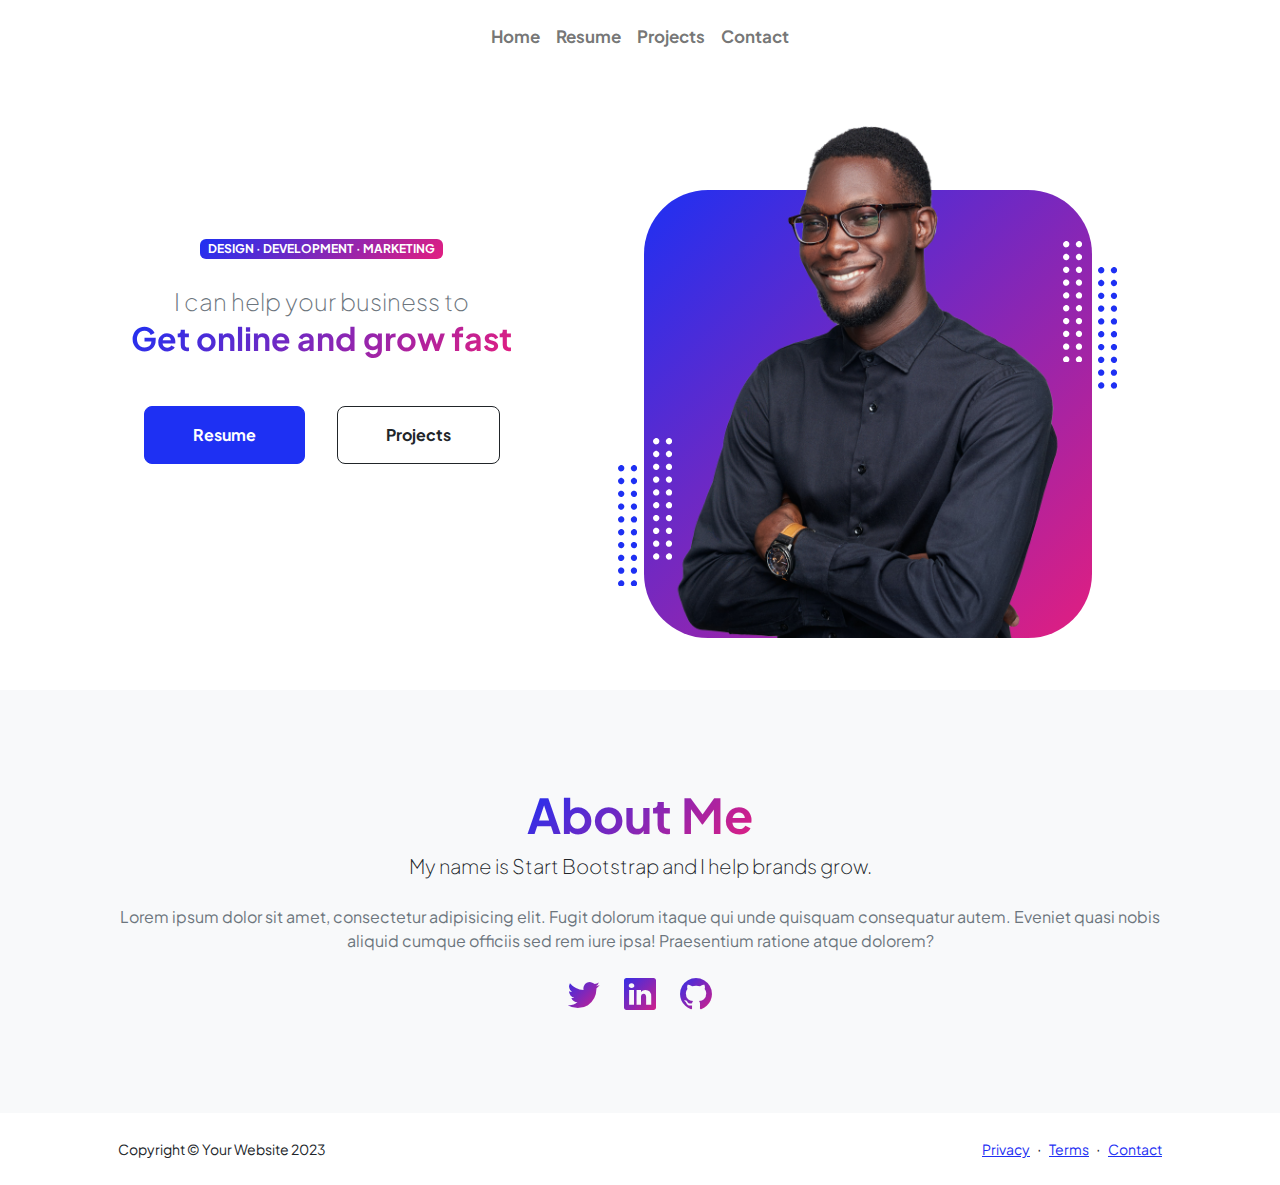
==== index.html @ d0aad207 "first commit" ====
<!DOCTYPE html>
<html lang="en">
<head>
    <meta charset="utf-8"/>
    <meta name="viewport" content="width=device-width, initial-scale=1, shrink-to-fit=no"/>
    <meta name="description" content=""/>
    <meta name="author" content=""/>
    <title>Personal - Start Bootstrap Theme</title>
    <!-- Favicon-->
    <link rel="icon" type="image/x-icon" href="assets/favicon.ico"/>
    <!-- Custom Google font-->
    <link rel="preconnect" href="https://fonts.googleapis.com"/>
    <link rel="preconnect" href="https://fonts.gstatic.com" crossorigin/>
    <link href="https://fonts.googleapis.com/css2?family=Plus+Jakarta+Sans:wght@100;200;300;400;500;600;700;800;900&amp;display=swap"
          rel="stylesheet"/>
    <!-- Bootstrap icons-->
    <link href="https://cdn.jsdelivr.net/npm/bootstrap-icons@1.8.1/font/bootstrap-icons.css" rel="stylesheet"/>
    <!-- Core theme CSS (includes Bootstrap)-->
    <link href="css/styles.css" rel="stylesheet"/>
</head>
<body class="d-flex flex-column h-100">
<main class="flex-shrink-0">
    <!-- Navigation-->
    <nav class="navbar navbar-expand-lg navbar-light bg-white py-3">
        <div class="container px-5">
            <div class="collapse navbar-collapse" id="navbarSupportedContent">
                <ul class="navbar-nav ms-auto mb-2 mb-lg-0 small fw-bolder text-center m-auto">
                    <li class="nav-item"><a class="nav-link" href="index.html">Home</a></li>
                    <li class="nav-item"><a class="nav-link" href="resume.html">Resume</a></li>
                    <li class="nav-item"><a class="nav-link" href="projects.html">Projects</a></li>
                    <li class="nav-item"><a class="nav-link" href="contact.html">Contact</a></li>
                </ul>
            </div>
        </div>
    </nav>
    <!-- Header-->
    <header class="py-1">
        <div class="container px-5 pb-5">
            <div class="row gx-5 align-items-center">
                <div class="col-lg-5">
                    <!-- Header text content-->
                    <div class="text-center text-xxl-start">
                        <div class="badge bg-gradient-primary-to-secondary text-white mb-4">
                            <div class="text-uppercase">Design &middot; Development &middot; Marketing</div>
                        </div>
                        <div class="fs-4 fw-light text-muted">I can help your business to</div>
                        <h1 class="display-3 fw-bolder mb-5 fs-2"><span class="text-gradient d-inline">Get online and grow
                                    fast</span></h1>
                        <div class="d-grid gap-3 d-sm-flex justify-content-sm-center justify-content-xxl-start mb-3">
                            <a class="btn btn-primary btn-lg px-5 py-3 me-sm-3 fs-6 fw-bolder" href="resume.html">Resume</a>
                            <a class="btn btn-outline-dark btn-lg px-5 py-3 fs-6 fw-bolder" href="projects.html">Projects</a>
                        </div>
                    </div>
                </div>
                <div class="col-lg-7">
                    <!-- Header profile picture-->
                    <div class="d-flex justify-content-center mt-5 mt-xxl-0">
                        <div class="profile bg-gradient-primary-to-secondary">
                            <!-- TIP: For best results, use a photo with a transparent background like the demo example below-->
                            <!-- Watch a tutorial on how to do this on YouTube (link)-->
                            <img class="profile-img" src="assets/profile.png" alt="..."/>
                            <div class="dots-1">
                                <!-- SVG Dots-->
                                <svg version="1.1" xmlns="http://www.w3.org/2000/svg" x="0px"
                                     y="0px" viewBox="0 0 191.6 1215.4" style="enable-background: new 0 0 191.6 1215.4"
                                     xml:space="preserve">
                                            <g transform="translate(0.000000,1280.000000) scale(0.100000,-0.100000)">
                                                <path d="M227.7,12788.6c-105-35-200-141-222-248c-43-206,163-412,369-369c155,32,275,190,260,339c-11,105-90,213-190,262        C383.7,12801.6,289.7,12808.6,227.7,12788.6z"></path>
                                                <path d="M1507.7,12788.6c-151-50-253-216-222-362c25-119,136-230,254-255c194-41,395,142,375,339c-11,105-90,213-190,262        C1663.7,12801.6,1569.7,12808.6,1507.7,12788.6z"></path>
                                                <path d="M227.7,11508.6c-105-35-200-141-222-248c-43-206,163-412,369-369c155,32,275,190,260,339c-11,105-90,213-190,262        C383.7,11521.6,289.7,11528.6,227.7,11508.6z"></path>
                                                <path d="M1507.7,11508.6c-151-50-253-216-222-362c25-119,136-230,254-255c194-41,395,142,375,339c-11,105-90,213-190,262        C1663.7,11521.6,1569.7,11528.6,1507.7,11508.6z"></path>
                                                <path d="M227.7,10228.6c-105-35-200-141-222-248c-43-206,163-412,369-369c155,32,275,190,260,339c-11,105-90,213-190,262        C383.7,10241.6,289.7,10248.6,227.7,10228.6z"></path>
                                                <path d="M1507.7,10228.6c-105-35-200-141-222-248c-43-206,163-412,369-369c155,32,275,190,260,339c-11,105-90,213-190,262        C1663.7,10241.6,1569.7,10248.6,1507.7,10228.6z"></path>
                                                <path d="M227.7,8948.6c-105-35-200-141-222-248c-43-206,163-412,369-369c155,32,275,190,260,339c-11,105-90,213-190,262        C383.7,8961.6,289.7,8968.6,227.7,8948.6z"></path>
                                                <path d="M1507.7,8948.6c-105-35-200-141-222-248c-43-206,163-412,369-369c155,32,275,190,260,339c-11,105-90,213-190,262        C1663.7,8961.6,1569.7,8968.6,1507.7,8948.6z"></path>
                                                <path d="M227.7,7668.6c-105-35-200-141-222-248c-43-206,163-412,369-369c155,32,275,190,260,339c-11,105-90,213-190,262        C383.7,7681.6,289.7,7688.6,227.7,7668.6z"></path>
                                                <path d="M1507.7,7668.6c-105-35-200-141-222-248c-43-206,163-412,369-369c155,32,275,190,260,339c-11,105-90,213-190,262        C1663.7,7681.6,1569.7,7688.6,1507.7,7668.6z"></path>
                                                <path d="M227.7,6388.6c-105-35-200-141-222-248c-43-206,163-412,369-369c155,32,275,190,260,339c-11,105-90,213-190,262        C383.7,6401.6,289.7,6408.6,227.7,6388.6z"></path>
                                                <path d="M1507.7,6388.6c-105-35-200-141-222-248c-43-206,163-412,369-369c155,32,275,190,260,339c-11,105-90,213-190,262        C1663.7,6401.6,1569.7,6408.6,1507.7,6388.6z"></path>
                                                <path d="M227.7,5108.6c-105-35-200-141-222-248c-43-206,163-412,369-369c155,32,275,190,260,339c-11,105-90,213-190,262        C383.7,5121.6,289.7,5128.6,227.7,5108.6z"></path>
                                                <path d="M1507.7,5108.6c-105-35-200-141-222-248c-43-206,163-412,369-369c155,32,275,190,260,339c-11,105-90,213-190,262        C1663.7,5121.6,1569.7,5128.6,1507.7,5108.6z"></path>
                                                <path d="M227.7,3828.6c-105-35-200-141-222-248c-43-206,163-412,369-369c155,32,275,190,260,339c-11,105-90,213-190,262        C383.7,3841.6,289.7,3848.6,227.7,3828.6z"></path>
                                                <path d="M1507.7,3828.6c-105-35-200-141-222-248c-43-206,163-412,369-369c155,32,275,190,260,339c-11,105-90,213-190,262        C1663.7,3841.6,1569.7,3848.6,1507.7,3828.6z"></path>
                                                <path d="M227.7,2548.6c-105-35-200-141-222-248c-43-206,163-412,369-369c155,32,275,190,260,339c-11,105-90,213-190,262        C383.7,2561.6,289.7,2568.6,227.7,2548.6z"></path>
                                                <path d="M1507.7,2548.6c-105-35-200-141-222-248c-43-206,163-412,369-369c155,32,275,190,260,339c-11,105-90,213-190,262        C1663.7,2561.6,1569.7,2568.6,1507.7,2548.6z"></path>
                                                <path d="M227.7,1268.6c-105-35-200-141-222-248c-43-206,163-412,369-369c155,32,275,190,260,339c-11,105-90,213-190,262        C383.7,1281.6,289.7,1288.6,227.7,1268.6z"></path>
                                                <path d="M1507.7,1268.6c-105-35-200-141-222-248c-43-206,163-412,369-369c155,32,275,190,260,339c-11,105-90,213-190,262        C1663.7,1281.6,1569.7,1288.6,1507.7,1268.6z"></path>
                                            </g>
                                        </svg>
                                <!-- END of SVG dots-->
                            </div>
                            <div class="dots-2">
                                <!-- SVG Dots-->
                                <svg version="1.1" xmlns="http://www.w3.org/2000/svg" x="0px"
                                     y="0px" viewBox="0 0 191.6 1215.4" style="enable-background: new 0 0 191.6 1215.4"
                                     xml:space="preserve">
                                            <g transform="translate(0.000000,1280.000000) scale(0.100000,-0.100000)">
                                                <path d="M227.7,12788.6c-105-35-200-141-222-248c-43-206,163-412,369-369c155,32,275,190,260,339c-11,105-90,213-190,262        C383.7,12801.6,289.7,12808.6,227.7,12788.6z"></path>
                                                <path d="M1507.7,12788.6c-151-50-253-216-222-362c25-119,136-230,254-255c194-41,395,142,375,339c-11,105-90,213-190,262        C1663.7,12801.6,1569.7,12808.6,1507.7,12788.6z"></path>
                                                <path d="M227.7,11508.6c-105-35-200-141-222-248c-43-206,163-412,369-369c155,32,275,190,260,339c-11,105-90,213-190,262        C383.7,11521.6,289.7,11528.6,227.7,11508.6z"></path>
                                                <path d="M1507.7,11508.6c-151-50-253-216-222-362c25-119,136-230,254-255c194-41,395,142,375,339c-11,105-90,213-190,262        C1663.7,11521.6,1569.7,11528.6,1507.7,11508.6z"></path>
                                                <path d="M227.7,10228.6c-105-35-200-141-222-248c-43-206,163-412,369-369c155,32,275,190,260,339c-11,105-90,213-190,262        C383.7,10241.6,289.7,10248.6,227.7,10228.6z"></path>
                                                <path d="M1507.7,10228.6c-105-35-200-141-222-248c-43-206,163-412,369-369c155,32,275,190,260,339c-11,105-90,213-190,262        C1663.7,10241.6,1569.7,10248.6,1507.7,10228.6z"></path>
                                                <path d="M227.7,8948.6c-105-35-200-141-222-248c-43-206,163-412,369-369c155,32,275,190,260,339c-11,105-90,213-190,262        C383.7,8961.6,289.7,8968.6,227.7,8948.6z"></path>
                                                <path d="M1507.7,8948.6c-105-35-200-141-222-248c-43-206,163-412,369-369c155,32,275,190,260,339c-11,105-90,213-190,262        C1663.7,8961.6,1569.7,8968.6,1507.7,8948.6z"></path>
                                                <path d="M227.7,7668.6c-105-35-200-141-222-248c-43-206,163-412,369-369c155,32,275,190,260,339c-11,105-90,213-190,262        C383.7,7681.6,289.7,7688.6,227.7,7668.6z"></path>
                                                <path d="M1507.7,7668.6c-105-35-200-141-222-248c-43-206,163-412,369-369c155,32,275,190,260,339c-11,105-90,213-190,262        C1663.7,7681.6,1569.7,7688.6,1507.7,7668.6z"></path>
                                                <path d="M227.7,6388.6c-105-35-200-141-222-248c-43-206,163-412,369-369c155,32,275,190,260,339c-11,105-90,213-190,262        C383.7,6401.6,289.7,6408.6,227.7,6388.6z"></path>
                                                <path d="M1507.7,6388.6c-105-35-200-141-222-248c-43-206,163-412,369-369c155,32,275,190,260,339c-11,105-90,213-190,262        C1663.7,6401.6,1569.7,6408.6,1507.7,6388.6z"></path>
                                                <path d="M227.7,5108.6c-105-35-200-141-222-248c-43-206,163-412,369-369c155,32,275,190,260,339c-11,105-90,213-190,262        C383.7,5121.6,289.7,5128.6,227.7,5108.6z"></path>
                                                <path d="M1507.7,5108.6c-105-35-200-141-222-248c-43-206,163-412,369-369c155,32,275,190,260,339c-11,105-90,213-190,262        C1663.7,5121.6,1569.7,5128.6,1507.7,5108.6z"></path>
                                                <path d="M227.7,3828.6c-105-35-200-141-222-248c-43-206,163-412,369-369c155,32,275,190,260,339c-11,105-90,213-190,262        C383.7,3841.6,289.7,3848.6,227.7,3828.6z"></path>
                                                <path d="M1507.7,3828.6c-105-35-200-141-222-248c-43-206,163-412,369-369c155,32,275,190,260,339c-11,105-90,213-190,262        C1663.7,3841.6,1569.7,3848.6,1507.7,3828.6z"></path>
                                                <path d="M227.7,2548.6c-105-35-200-141-222-248c-43-206,163-412,369-369c155,32,275,190,260,339c-11,105-90,213-190,262        C383.7,2561.6,289.7,2568.6,227.7,2548.6z"></path>
                                                <path d="M1507.7,2548.6c-105-35-200-141-222-248c-43-206,163-412,369-369c155,32,275,190,260,339c-11,105-90,213-190,262        C1663.7,2561.6,1569.7,2568.6,1507.7,2548.6z"></path>
                                                <path d="M227.7,1268.6c-105-35-200-141-222-248c-43-206,163-412,369-369c155,32,275,190,260,339c-11,105-90,213-190,262        C383.7,1281.6,289.7,1288.6,227.7,1268.6z"></path>
                                                <path d="M1507.7,1268.6c-105-35-200-141-222-248c-43-206,163-412,369-369c155,32,275,190,260,339c-11,105-90,213-190,262        C1663.7,1281.6,1569.7,1288.6,1507.7,1268.6z"></path>
                                            </g>
                                        </svg>
                                <!-- END of SVG dots-->
                            </div>
                            <div class="dots-3">
                                <!-- SVG Dots-->
                                <svg version="1.1" xmlns="http://www.w3.org/2000/svg" x="0px"
                                     y="0px" viewBox="0 0 191.6 1215.4" style="enable-background: new 0 0 191.6 1215.4"
                                     xml:space="preserve">
                                            <g transform="translate(0.000000,1280.000000) scale(0.100000,-0.100000)">
                                                <path d="M227.7,12788.6c-105-35-200-141-222-248c-43-206,163-412,369-369c155,32,275,190,260,339c-11,105-90,213-190,262        C383.7,12801.6,289.7,12808.6,227.7,12788.6z"></path>
                                                <path d="M1507.7,12788.6c-151-50-253-216-222-362c25-119,136-230,254-255c194-41,395,142,375,339c-11,105-90,213-190,262        C1663.7,12801.6,1569.7,12808.6,1507.7,12788.6z"></path>
                                                <path d="M227.7,11508.6c-105-35-200-141-222-248c-43-206,163-412,369-369c155,32,275,190,260,339c-11,105-90,213-190,262        C383.7,11521.6,289.7,11528.6,227.7,11508.6z"></path>
                                                <path d="M1507.7,11508.6c-151-50-253-216-222-362c25-119,136-230,254-255c194-41,395,142,375,339c-11,105-90,213-190,262        C1663.7,11521.6,1569.7,11528.6,1507.7,11508.6z"></path>
                                                <path d="M227.7,10228.6c-105-35-200-141-222-248c-43-206,163-412,369-369c155,32,275,190,260,339c-11,105-90,213-190,262        C383.7,10241.6,289.7,10248.6,227.7,10228.6z"></path>
                                                <path d="M1507.7,10228.6c-105-35-200-141-222-248c-43-206,163-412,369-369c155,32,275,190,260,339c-11,105-90,213-190,262        C1663.7,10241.6,1569.7,10248.6,1507.7,10228.6z"></path>
                                                <path d="M227.7,8948.6c-105-35-200-141-222-248c-43-206,163-412,369-369c155,32,275,190,260,339c-11,105-90,213-190,262        C383.7,8961.6,289.7,8968.6,227.7,8948.6z"></path>
                                                <path d="M1507.7,8948.6c-105-35-200-141-222-248c-43-206,163-412,369-369c155,32,275,190,260,339c-11,105-90,213-190,262        C1663.7,8961.6,1569.7,8968.6,1507.7,8948.6z"></path>
                                                <path d="M227.7,7668.6c-105-35-200-141-222-248c-43-206,163-412,369-369c155,32,275,190,260,339c-11,105-90,213-190,262        C383.7,7681.6,289.7,7688.6,227.7,7668.6z"></path>
                                                <path d="M1507.7,7668.6c-105-35-200-141-222-248c-43-206,163-412,369-369c155,32,275,190,260,339c-11,105-90,213-190,262        C1663.7,7681.6,1569.7,7688.6,1507.7,7668.6z"></path>
                                                <path d="M227.7,6388.6c-105-35-200-141-222-248c-43-206,163-412,369-369c155,32,275,190,260,339c-11,105-90,213-190,262        C383.7,6401.6,289.7,6408.6,227.7,6388.6z"></path>
                                                <path d="M1507.7,6388.6c-105-35-200-141-222-248c-43-206,163-412,369-369c155,32,275,190,260,339c-11,105-90,213-190,262        C1663.7,6401.6,1569.7,6408.6,1507.7,6388.6z"></path>
                                                <path d="M227.7,5108.6c-105-35-200-141-222-248c-43-206,163-412,369-369c155,32,275,190,260,339c-11,105-90,213-190,262        C383.7,5121.6,289.7,5128.6,227.7,5108.6z"></path>
                                                <path d="M1507.7,5108.6c-105-35-200-141-222-248c-43-206,163-412,369-369c155,32,275,190,260,339c-11,105-90,213-190,262        C1663.7,5121.6,1569.7,5128.6,1507.7,5108.6z"></path>
                                                <path d="M227.7,3828.6c-105-35-200-141-222-248c-43-206,163-412,369-369c155,32,275,190,260,339c-11,105-90,213-190,262        C383.7,3841.6,289.7,3848.6,227.7,3828.6z"></path>
                                                <path d="M1507.7,3828.6c-105-35-200-141-222-248c-43-206,163-412,369-369c155,32,275,190,260,339c-11,105-90,213-190,262        C1663.7,3841.6,1569.7,3848.6,1507.7,3828.6z"></path>
                                                <path d="M227.7,2548.6c-105-35-200-141-222-248c-43-206,163-412,369-369c155,32,275,190,260,339c-11,105-90,213-190,262        C383.7,2561.6,289.7,2568.6,227.7,2548.6z"></path>
                                                <path d="M1507.7,2548.6c-105-35-200-141-222-248c-43-206,163-412,369-369c155,32,275,190,260,339c-11,105-90,213-190,262        C1663.7,2561.6,1569.7,2568.6,1507.7,2548.6z"></path>
                                                <path d="M227.7,1268.6c-105-35-200-141-222-248c-43-206,163-412,369-369c155,32,275,190,260,339c-11,105-90,213-190,262        C383.7,1281.6,289.7,1288.6,227.7,1268.6z"></path>
                                                <path d="M1507.7,1268.6c-105-35-200-141-222-248c-43-206,163-412,369-369c155,32,275,190,260,339c-11,105-90,213-190,262        C1663.7,1281.6,1569.7,1288.6,1507.7,1268.6z"></path>
                                            </g>
                                        </svg>
                                <!-- END of SVG dots-->
                            </div>
                            <div class="dots-4">
                                <!-- SVG Dots-->
                                <svg version="1.1" xmlns="http://www.w3.org/2000/svg" x="0px"
                                     y="0px" viewBox="0 0 191.6 1215.4" style="enable-background: new 0 0 191.6 1215.4"
                                     xml:space="preserve">
                                            <g transform="translate(0.000000,1280.000000) scale(0.100000,-0.100000)">
                                                <path d="M227.7,12788.6c-105-35-200-141-222-248c-43-206,163-412,369-369c155,32,275,190,260,339c-11,105-90,213-190,262        C383.7,12801.6,289.7,12808.6,227.7,12788.6z"></path>
                                                <path d="M1507.7,12788.6c-151-50-253-216-222-362c25-119,136-230,254-255c194-41,395,142,375,339c-11,105-90,213-190,262        C1663.7,12801.6,1569.7,12808.6,1507.7,12788.6z"></path>
                                                <path d="M227.7,11508.6c-105-35-200-141-222-248c-43-206,163-412,369-369c155,32,275,190,260,339c-11,105-90,213-190,262        C383.7,11521.6,289.7,11528.6,227.7,11508.6z"></path>
                                                <path d="M1507.7,11508.6c-151-50-253-216-222-362c25-119,136-230,254-255c194-41,395,142,375,339c-11,105-90,213-190,262        C1663.7,11521.6,1569.7,11528.6,1507.7,11508.6z"></path>
                                                <path d="M227.7,10228.6c-105-35-200-141-222-248c-43-206,163-412,369-369c155,32,275,190,260,339c-11,105-90,213-190,262        C383.7,10241.6,289.7,10248.6,227.7,10228.6z"></path>
                                                <path d="M1507.7,10228.6c-105-35-200-141-222-248c-43-206,163-412,369-369c155,32,275,190,260,339c-11,105-90,213-190,262        C1663.7,10241.6,1569.7,10248.6,1507.7,10228.6z"></path>
                                                <path d="M227.7,8948.6c-105-35-200-141-222-248c-43-206,163-412,369-369c155,32,275,190,260,339c-11,105-90,213-190,262        C383.7,8961.6,289.7,8968.6,227.7,8948.6z"></path>
                                                <path d="M1507.7,8948.6c-105-35-200-141-222-248c-43-206,163-412,369-369c155,32,275,190,260,339c-11,105-90,213-190,262        C1663.7,8961.6,1569.7,8968.6,1507.7,8948.6z"></path>
                                                <path d="M227.7,7668.6c-105-35-200-141-222-248c-43-206,163-412,369-369c155,32,275,190,260,339c-11,105-90,213-190,262        C383.7,7681.6,289.7,7688.6,227.7,7668.6z"></path>
                                                <path d="M1507.7,7668.6c-105-35-200-141-222-248c-43-206,163-412,369-369c155,32,275,190,260,339c-11,105-90,213-190,262        C1663.7,7681.6,1569.7,7688.6,1507.7,7668.6z"></path>
                                                <path d="M227.7,6388.6c-105-35-200-141-222-248c-43-206,163-412,369-369c155,32,275,190,260,339c-11,105-90,213-190,262        C383.7,6401.6,289.7,6408.6,227.7,6388.6z"></path>
                                                <path d="M1507.7,6388.6c-105-35-200-141-222-248c-43-206,163-412,369-369c155,32,275,190,260,339c-11,105-90,213-190,262        C1663.7,6401.6,1569.7,6408.6,1507.7,6388.6z"></path>
                                                <path d="M227.7,5108.6c-105-35-200-141-222-248c-43-206,163-412,369-369c155,32,275,190,260,339c-11,105-90,213-190,262        C383.7,5121.6,289.7,5128.6,227.7,5108.6z"></path>
                                                <path d="M1507.7,5108.6c-105-35-200-141-222-248c-43-206,163-412,369-369c155,32,275,190,260,339c-11,105-90,213-190,262        C1663.7,5121.6,1569.7,5128.6,1507.7,5108.6z"></path>
                                                <path d="M227.7,3828.6c-105-35-200-141-222-248c-43-206,163-412,369-369c155,32,275,190,260,339c-11,105-90,213-190,262        C383.7,3841.6,289.7,3848.6,227.7,3828.6z"></path>
                                                <path d="M1507.7,3828.6c-105-35-200-141-222-248c-43-206,163-412,369-369c155,32,275,190,260,339c-11,105-90,213-190,262        C1663.7,3841.6,1569.7,3848.6,1507.7,3828.6z"></path>
                                                <path d="M227.7,2548.6c-105-35-200-141-222-248c-43-206,163-412,369-369c155,32,275,190,260,339c-11,105-90,213-190,262        C383.7,2561.6,289.7,2568.6,227.7,2548.6z"></path>
                                                <path d="M1507.7,2548.6c-105-35-200-141-222-248c-43-206,163-412,369-369c155,32,275,190,260,339c-11,105-90,213-190,262        C1663.7,2561.6,1569.7,2568.6,1507.7,2548.6z"></path>
                                                <path d="M227.7,1268.6c-105-35-200-141-222-248c-43-206,163-412,369-369c155,32,275,190,260,339c-11,105-90,213-190,262        C383.7,1281.6,289.7,1288.6,227.7,1268.6z"></path>
                                                <path d="M1507.7,1268.6c-105-35-200-141-222-248c-43-206,163-412,369-369c155,32,275,190,260,339c-11,105-90,213-190,262        C1663.7,1281.6,1569.7,1288.6,1507.7,1268.6z"></path>
                                            </g>
                                        </svg>
                                <!-- END of SVG dots-->
                            </div>
                        </div>
                    </div>
                </div>
            </div>
        </div>
    </header>
    <!-- About Section-->
    <section class="bg-light py-5">
        <div class="container px-5">
            <div class="row gx-5 justify-content-center">
                <div class="col-xxl-8">
                    <div class="text-center my-5">
                        <h2 class="display-5 fw-bolder"><span class="text-gradient d-inline">About Me</span></h2>
                        <p class="lead fw-light mb-4">My name is Start Bootstrap and I help brands grow.</p>
                        <p class="text-muted">Lorem ipsum dolor sit amet, consectetur adipisicing elit. Fugit dolorum itaque qui unde
                            quisquam consequatur autem. Eveniet quasi nobis aliquid cumque officiis sed rem iure ipsa! Praesentium ratione
                            atque dolorem?</p>
                        <div class="d-flex justify-content-center fs-2 gap-4">
                            <a class="text-gradient" href="#!"><i class="bi bi-twitter"></i></a>
                            <a class="text-gradient" href="#!"><i class="bi bi-linkedin"></i></a>
                            <a class="text-gradient" href="#!"><i class="bi bi-github"></i></a>
                        </div>
                    </div>
                </div>
            </div>
        </div>
    </section>
</main>
<!-- Footer-->
<footer class="bg-white py-4 mt-auto">
    <div class="container px-5">
        <div class="row align-items-center justify-content-between flex-column flex-sm-row">
            <div class="col-auto">
                <div class="small m-0">Copyright &copy; Your Website 2023</div>
            </div>
            <div class="col-auto">
                <a class="small" href="#!">Privacy</a>
                <span class="mx-1">&middot;</span>
                <a class="small" href="#!">Terms</a>
                <span class="mx-1">&middot;</span>
                <a class="small" href="#!">Contact</a>
            </div>
        </div>
    </div>
</footer>
<!-- Bootstrap core JS-->
<script src="https://cdn.jsdelivr.net/npm/bootstrap@5.2.3/dist/js/bootstrap.bundle.min.js"></script>
<!-- Core theme JS-->
<script src="js/scripts.js"></script>
</body>
</html>
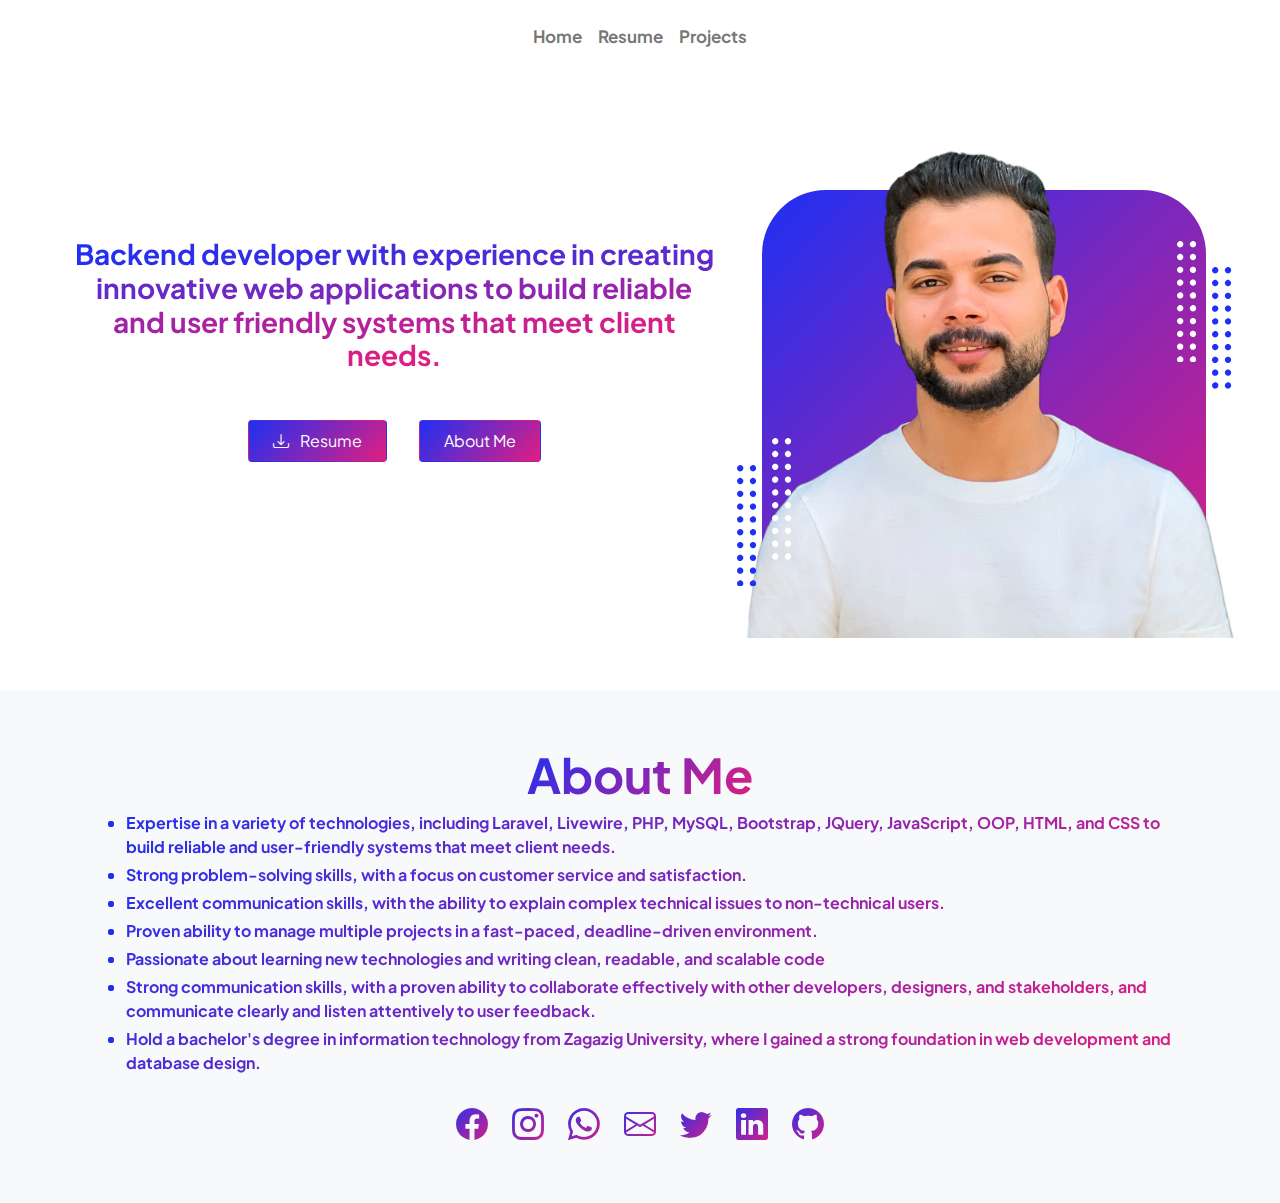
==== commit 748f643c: "upload website" ====
--- a/index.html
+++ b/index.html
@@ -21,44 +21,47 @@
 <body class="d-flex flex-column h-100">
 <main class="flex-shrink-0">
     <!-- Navigation-->
-    <nav class="navbar navbar-expand-lg navbar-light bg-white py-3">
-        <div class="container px-5">
+    <nav class="navbar navbar-expand navbar-light bg-white py-3">
+        <div class="container px-2">
             <div class="collapse navbar-collapse" id="navbarSupportedContent">
                 <ul class="navbar-nav ms-auto mb-2 mb-lg-0 small fw-bolder text-center m-auto">
                     <li class="nav-item"><a class="nav-link" href="index.html">Home</a></li>
                     <li class="nav-item"><a class="nav-link" href="resume.html">Resume</a></li>
                     <li class="nav-item"><a class="nav-link" href="projects.html">Projects</a></li>
-                    <li class="nav-item"><a class="nav-link" href="contact.html">Contact</a></li>
                 </ul>
             </div>
         </div>
     </nav>
     <!-- Header-->
     <header class="py-1">
-        <div class="container px-5 pb-5">
+        <div class="container px-1 pb-5">
             <div class="row gx-5 align-items-center">
-                <div class="col-lg-5">
+                <div class="col-lg-7">
                     <!-- Header text content-->
                     <div class="text-center text-xxl-start">
-                        <div class="badge bg-gradient-primary-to-secondary text-white mb-4">
-                            <div class="text-uppercase">Design &middot; Development &middot; Marketing</div>
-                        </div>
-                        <div class="fs-4 fw-light text-muted">I can help your business to</div>
-                        <h1 class="display-3 fw-bolder mb-5 fs-2"><span class="text-gradient d-inline">Get online and grow
-                                    fast</span></h1>
+                        <h1 class="display-3 fw-bolder mb-5 fs-3">
+                            <span class="text-gradient d-inline">
+                                Backend developer with experience in creating innovative web applications to
+                                build reliable and user friendly systems that meet client needs.
+                            </span>
+                        </h1>
                         <div class="d-grid gap-3 d-sm-flex justify-content-sm-center justify-content-xxl-start mb-3">
-                            <a class="btn btn-primary btn-lg px-5 py-3 me-sm-3 fs-6 fw-bolder" href="resume.html">Resume</a>
-                            <a class="btn btn-outline-dark btn-lg px-5 py-3 fs-6 fw-bolder" href="projects.html">Projects</a>
+                            <a target="_blank" class="btn bg-gradient-primary-to-secondary text-white btn-sm px-4 py-2 me-sm-3 fs-6"
+                               href="assets\cv.pdf">
+                                <div class="d-inline-block bi bi-download me-2"></div>
+                                Resume
+                            </a>
+                            <a class="btn bg-gradient-primary-to-secondary text-white btn-sm px-4 py-2 fs-6" href="#about_me">About Me</a>
                         </div>
                     </div>
                 </div>
-                <div class="col-lg-7">
+                <div class="col-lg-5">
                     <!-- Header profile picture-->
                     <div class="d-flex justify-content-center mt-5 mt-xxl-0">
                         <div class="profile bg-gradient-primary-to-secondary">
                             <!-- TIP: For best results, use a photo with a transparent background like the demo example below-->
                             <!-- Watch a tutorial on how to do this on YouTube (link)-->
-                            <img class="profile-img" src="assets/profile.png" alt="..."/>
+                            <img loading="lazy" class="profile-img" src="assets/photo_3.png" alt="profile"/>
                             <div class="dots-1">
                                 <!-- SVG Dots-->
                                 <svg version="1.1" xmlns="http://www.w3.org/2000/svg" x="0px"
@@ -186,21 +189,36 @@
         </div>
     </header>
     <!-- About Section-->
-    <section class="bg-light py-5">
-        <div class="container px-5">
-            <div class="row gx-5 justify-content-center">
-                <div class="col-xxl-8">
-                    <div class="text-center my-5">
-                        <h2 class="display-5 fw-bolder"><span class="text-gradient d-inline">About Me</span></h2>
-                        <p class="lead fw-light mb-4">My name is Start Bootstrap and I help brands grow.</p>
-                        <p class="text-muted">Lorem ipsum dolor sit amet, consectetur adipisicing elit. Fugit dolorum itaque qui unde
-                            quisquam consequatur autem. Eveniet quasi nobis aliquid cumque officiis sed rem iure ipsa! Praesentium ratione
-                            atque dolorem?</p>
-                        <div class="d-flex justify-content-center fs-2 gap-4">
-                            <a class="text-gradient" href="#!"><i class="bi bi-twitter"></i></a>
-                            <a class="text-gradient" href="#!"><i class="bi bi-linkedin"></i></a>
-                            <a class="text-gradient" href="#!"><i class="bi bi-github"></i></a>
-                        </div>
+    <section class="bg-light py-2">
+        <div class="container px-4">
+            <div class=" gx-5 justify-content-center">
+                <div class="text-center my-5">
+                    <h2 id="about_me" class="display-5 fw-bolder"><span class="text-gradient d-inline">About Me</span></h2>
+                    <ul class="lead mb-0 text-start text-gradient fw-bolder link-primary fs-6">
+                        <li class="mb-1 ">Expertise in a variety of technologies, including Laravel, Livewire, PHP, MySQL, Bootstrap,
+                            JQuery, JavaScript, OOP, HTML, and CSS to build reliable and user-friendly systems that meet client needs.
+                        </li>
+                        <li class="mb-1">Strong problem-solving skills, with a focus on customer service and satisfaction.</li>
+                        <li class="mb-1">Excellent communication skills, with the ability to explain complex technical issues to
+                            non-technical users.
+                        </li>
+                        <li class="mb-1">Proven ability to manage multiple projects in a fast-paced, deadline-driven environment.</li>
+                        <li class="mb-1">Passionate about learning new technologies and writing clean, readable, and scalable code</li>
+                        <li class="mb-1">Strong communication skills, with a proven ability to collaborate effectively with other
+                            developers, designers, and stakeholders, and communicate clearly and listen attentively to user feedback.
+                        </li>
+                        <li class="mb-1">Hold a bachelor's degree in information technology from Zagazig University, where I gained a
+                            strong foundation in web development and database design.
+                        </li>
+                    </ul>
+                    <div class="my-4 d-flex justify-content-center fs-2 gap-4">
+                        <a class="text-gradient" href="https://www.facebook.com/EssamAlagamy1"><i class="bi bi-facebook"></i></a>
+                        <a class="text-gradient" href="https://www.instagram.com/Essamalagamy1"><i class="bi bi-instagram"></i></a>
+                        <a class="text-gradient" href="http://wa.me/+201554468657"><i class="bi bi-whatsapp"></i></a>
+                        <a class="text-gradient" href="mailto:essamhamdy425@gmail.com"><i class="bi bi-envelope"></i></a>
+                        <a class="text-gradient" href="https://twitter.com/EssamAlagamy1"><i class="bi bi-twitter"></i></a>
+                        <a class="text-gradient" href="https://www.linkedin.com/in/Essamalagamy1"><i class="bi bi-linkedin"></i></a>
+                        <a class="text-gradient" href="https://github.com/eng-essam"><i class="bi bi-github"></i></a>
                     </div>
                 </div>
             </div>
@@ -208,22 +226,6 @@
     </section>
 </main>
 <!-- Footer-->
-<footer class="bg-white py-4 mt-auto">
-    <div class="container px-5">
-        <div class="row align-items-center justify-content-between flex-column flex-sm-row">
-            <div class="col-auto">
-                <div class="small m-0">Copyright &copy; Your Website 2023</div>
-            </div>
-            <div class="col-auto">
-                <a class="small" href="#!">Privacy</a>
-                <span class="mx-1">&middot;</span>
-                <a class="small" href="#!">Terms</a>
-                <span class="mx-1">&middot;</span>
-                <a class="small" href="#!">Contact</a>
-            </div>
-        </div>
-    </div>
-</footer>
 <!-- Bootstrap core JS-->
 <script src="https://cdn.jsdelivr.net/npm/bootstrap@5.2.3/dist/js/bootstrap.bundle.min.js"></script>
 <!-- Core theme JS-->
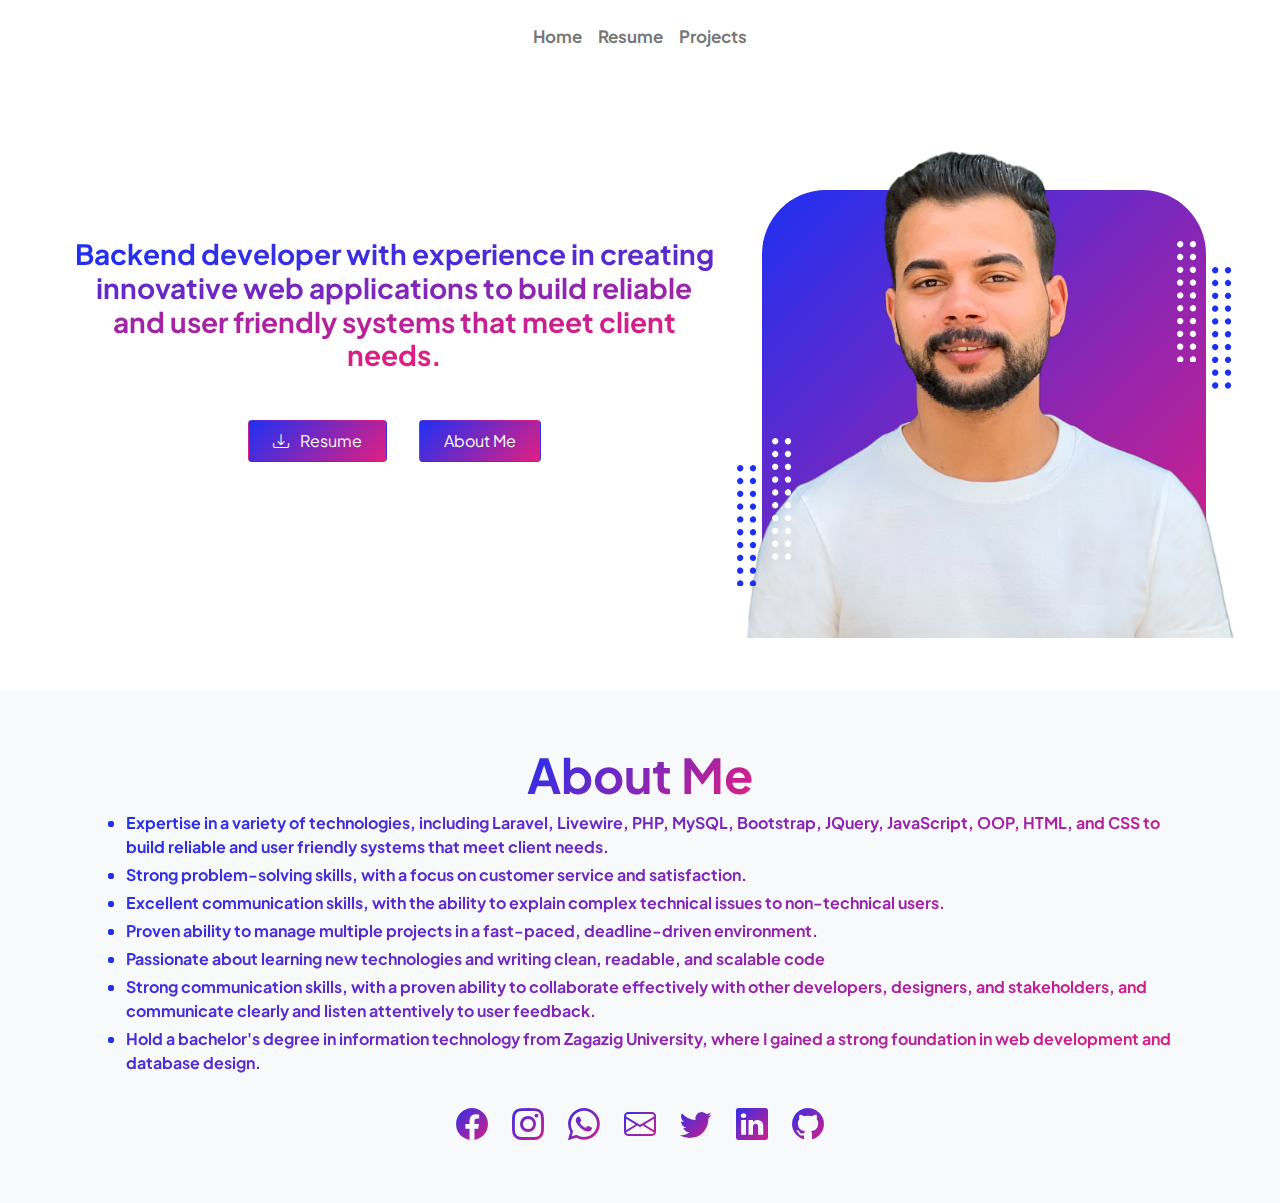
==== commit 154a793b: "upload website" ====
--- a/index.html
+++ b/index.html
@@ -5,7 +5,7 @@
     <meta name="viewport" content="width=device-width, initial-scale=1, shrink-to-fit=no"/>
     <meta name="description" content=""/>
     <meta name="author" content=""/>
-    <title>Personal - Start Bootstrap Theme</title>
+    <title>Essam Al_agamy</title>
     <!-- Favicon-->
     <link rel="icon" type="image/x-icon" href="assets/favicon.ico"/>
     <!-- Custom Google font-->
@@ -196,7 +196,7 @@
                     <h2 id="about_me" class="display-5 fw-bolder"><span class="text-gradient d-inline">About Me</span></h2>
                     <ul class="lead mb-0 text-start text-gradient fw-bolder link-primary fs-6">
                         <li class="mb-1 ">Expertise in a variety of technologies, including Laravel, Livewire, PHP, MySQL, Bootstrap,
-                            JQuery, JavaScript, OOP, HTML, and CSS to build reliable and user-friendly systems that meet client needs.
+                            JQuery, JavaScript, OOP, HTML, and CSS to build reliable and user friendly systems that meet client needs.
                         </li>
                         <li class="mb-1">Strong problem-solving skills, with a focus on customer service and satisfaction.</li>
                         <li class="mb-1">Excellent communication skills, with the ability to explain complex technical issues to
